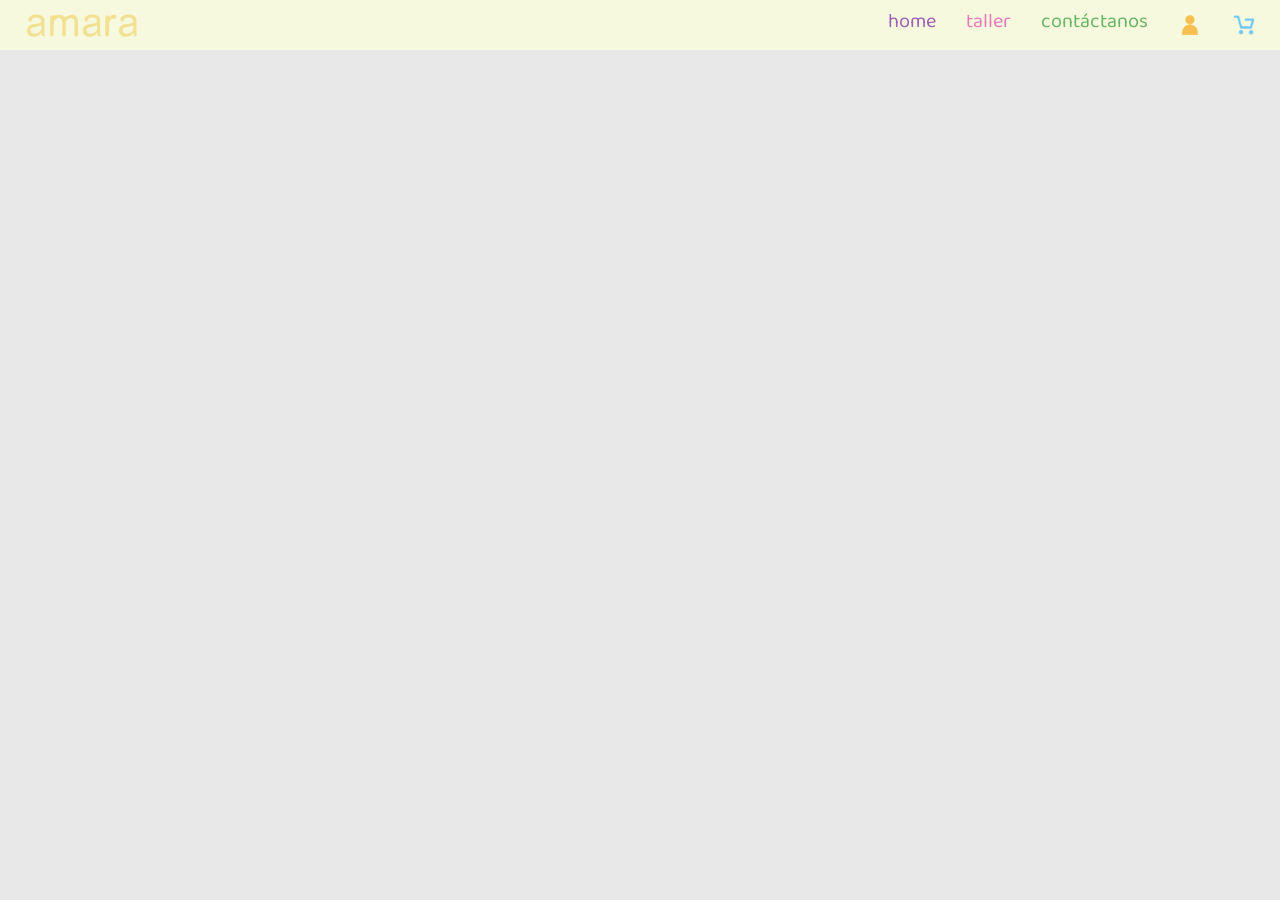
==== compra.html @ 31e69603 "manu_solucionado" ====
<!DOCTYPE html>
<html lang="es">
<head>
  <meta charset="UTF-8">
  <meta name="viewport" content="width=device-width, initial-scale=1.0">
  <title>Amara | Compra</title>
  <link rel="preconnect" href="https://fonts.googleapis.com">
  <link rel="preconnect" href="https://fonts.gstatic.com" crossorigin>
  <link href="https://fonts.googleapis.com/css2?family=Baloo+2:wght@400;500;600;700&display=swap" rel="stylesheet">
  <link rel="stylesheet" href="css/home.css">
  <link rel="stylesheet" href="css/style.css">
</head>
<body>
     <header class="topbar">
     <div class="brand">
      <img src="img/logotipo.png" alt="Amara">
    </div>
    <nav>
      <a class="menu-link menu-link--home" href="home.html">home</a>
      <a class="menu-link menu-link--taller" href="taller.html">taller</a>
      <a class="menu-link menu-link--contacto" href="contacto.html">contáctanos</a>
      <a class="icon" href="perfil.html" aria-label="Perfil"><img src="img/iconos/perfil.png" alt="Perfil"></a>
      <a class="icon active" href="compra.html" aria-label="Carrito"><img src="img/iconos/compra.png" alt="Carrito"></a>
    </nav>
  </header>
    
  <main>
    
  </main>

    
    <footer>
     <script src="js/script.js"></script>
    </footer>
</body>
</html>
---- css/home.css ----
:root {
  --amarillo: #ebdc86;
  --morado: #a267b2;
  --rosa: #da7db0;
  --celeste: #7cc7e8;
  --verde: #94c789;
}

* {
  box-sizing: border-box;
}

body {
  margin: 0;
  font-family: 'Baloo 2', system-ui, sans-serif;
  background: #e8e8e8;
}


.hero {
  position: relative;
  min-height: calc(100vh - 42px);
  overflow: hidden;
  background: #2f2f2f;
}

.hero-carousel {
  position: absolute;
  inset: 0;
  z-index: 0;
}

.hero-slide {
  position: absolute;
  inset: 0;
  background-size: cover;
  background-position: center;
  opacity: 0;
  transition: opacity 1.2s ease;
}

.hero-slide::after {
  content: "";
  position: absolute;
  inset: 0;
  background: rgba(0, 0, 0, 0.3);
}

.hero-slide.is-active {
  opacity: 1;
}

.shape,
.logo-wrap,
.wave-section {
  z-index: 1;
}

.logo-wrap {
  position: absolute;
  top: 290px;
  left: 50%;
  transform: translateX(-50%);
}

.logo-wrap img {
  display: block;
  width: min(540px, 72vw);
  height: auto;
}

.wave-section {
  position: absolute;
  left: 0;
  right: 0;
  bottom: 0;
  height: 250px;
  overflow: hidden;
}

.wave-section svg {
  width: calc(100% + 220px);
  height: 112%;
  margin-left: -110px;
  overflow: visible;
}

.wave-stroke {
  fill: none;
  stroke: var(--amarillo);
  stroke-width: 58;
  stroke-linecap: round;
}

.wave-section text {
  fill: #9e57ae;
  font-size: 23px;
  font-weight: 600;
  letter-spacing: 0.4px;
}

.about-next {
  display: grid;
  grid-template-columns: 1fr 1fr;
  gap: 56px;
  align-items: center;
  min-height: 100vh;
  padding: 96px 90px 110px;
  background: #dfe3a4;
}

.about-next__question h2 {
  margin: 0;
  color: #989019;
  font-family: "Gochi Hand", cursive;
  font-size: clamp(70px, 10vw, 500px);
  line-height: 0.92;
  letter-spacing: 1px;
animation: title-float 4.5s ease-in-out infinite;
}

@keyframes title-float {
  0%,
  100% {
    transform: translateY(0);
  }
  50% {
    transform: translateY(-8px);
  }
}

@media (prefers-reduced-motion: reduce) {
  .about-next__question h2 {
    animation: none;
  }
}

.about-next__content {
  max-width: 620px;
  color: #101010;
}

.about-next__content p {
  margin: 0 0 26px;
  font-size: clamp(24px, 2.5vw, 10px);
  font-family: helvetica;
  line-height: 1.18;
}

.about-next__content p:last-child {
  margin-bottom: 0;
}

.topics {
  padding: 84px 90px;
  background: #f6f1e4;
}

.topics__heading {
  max-width: 860px;
  margin-bottom: 34px;
}

.eyebrow {
  margin: 0 0 10px;
  color: #9d62b6;
  text-transform: uppercase;
  letter-spacing: 1.8px;
  font-size: 14px;
  font-weight: 700;
}

.topics__heading h2 {
  margin: 0;
  color: #5a3777;
  font-size: clamp(28px, 4.2vw, 52px);
  line-height: 1.06;
}

.topics__grid {
  display: grid;
  grid-template-columns: repeat(3, minmax(0, 1fr));
  gap: 24px;
}

.topic-card {
  background: #fff;
  border-radius: 20px;
  overflow: hidden;
  box-shadow: 0 10px 24px rgba(67, 39, 78, 0.1);
  transition: transform 0.35s ease, box-shadow 0.35s ease;
}

.topic-card:hover {
  transform: translateY(-6px);
  box-shadow: 0 16px 34px rgba(67, 39, 78, 0.16);
}

.topic-card img {
  width: 100%;
  height: 220px;
  object-fit: cover;
  display: block;
}

.topic-card__content {
  padding: 22px;
}

.topic-card__content h3 {
  margin: 0 0 10px;
  color: #a05895;
  font-size: 28px;
  line-height: 1.05;
}

.topic-card__content p {
  margin: 0;
  color: #323232;
  font-size: 19px;
  line-height: 1.3;
  font-family: Helvetica, Arial, sans-serif;
}

.multimedia {
  padding: 84px 90px 110px;
  background: linear-gradient(160deg, #d7e7f8, #f7ebff);
}

.multimedia__intro {
  margin-bottom: 30px;
}

.multimedia__intro h2 {
  margin: 0 0 12px;
  font-size: clamp(30px, 4vw, 50px);
  color: #8f4ba1;
}

.multimedia__intro p {
  margin: 0;
  color: #2f2f2f;
  font-size: 21px;
}

.multimedia__gallery {
  display: grid;
  grid-template-columns: repeat(3, minmax(0, 1fr));
  gap: 18px;
}

.gallery-item {
  margin: 0;
  border-radius: 18px;
  overflow: hidden;
  background: #fff;
  box-shadow: 0 10px 24px rgba(58, 60, 87, 0.15);
}

.gallery-item img {
  width: 100%;
  height: 260px;
  object-fit: cover;
  display: block;
}

.gallery-item figcaption {
  padding: 12px 14px;
  color: #51356f;
  font-size: 17px;
  font-weight: 700;
}

.gallery-item--wide {
  grid-column: span 2;
}

.gallery-item--tall {
  grid-row: span 2;
}

.gallery-item--wide img {
  height: 320px;
}

.gallery-item--tall img {
  height: 598px;
}

@media (max-width: 900px) {
  .topbar a { font-size: 26px; }
  .brand { font-size: 42px; }

  .about-next {
    grid-template-columns: 1fr;
    gap: 28px;
    padding: 72px 28px 80px;
  }

  .about-next__question h2 {
    line-height: 1;
  }


.topics,
  .multimedia {
    padding: 64px 28px 72px;
  }

  .topics__grid {
    grid-template-columns: 1fr;
  }

  .topics__grid,
  .multimedia__gallery {
    grid-template-columns: 1fr;
  }

  .gallery-item--wide,
  .gallery-item--tall {
    grid-column: auto;
    grid-row: auto;
  }

  .gallery-item--wide img,
  .gallery-item--tall img,
  .gallery-item img {
    height: 300px;
  }
}
---- css/style.css ----
.topbar {
  height: 50px;
  background: #f7f9df;
  display: flex;
  justify-content: space-between;
  align-items: center;
  padding: 0 24px;
}

.brand {
  line-height: 1;
}

.brand img {
  display: block;
  height: 36px;
  width: auto;
}

.topbar nav {
  display: flex;
  align-items: center;
  gap: 30px;
}

.topbar nav .menu-link {
  --menu-color: #9d62b6;
  text-decoration: none;
  color: var(--menu-color);
  font-size: 20px;
  line-height: 1;
  position: relative;
  padding-bottom: 8px;
}

.topbar nav .menu-link--home {
  --menu-color: #9d62b6;
}

.topbar nav .menu-link--taller {
  --menu-color: #ea79bb;
}

.topbar nav .menu-link--contacto {
  --menu-color: #66b663;
}

.topbar nav .menu-link::after {
  content: "";
  position: absolute;
  left: 0;
  bottom: 0;
  width: 100%;
  height: 3px;
  border-radius: 999px;
  background: currentColor;
  transform: scaleX(0);
  transform-origin: left center;
  transition: transform 0.25s ease;
}

.topbar nav .menu-link:hover::after,
.topbar nav .menu-link:focus-visible::after,
.topbar nav .menu-link.active::after {
  transform: scaleX(1);
}

.topbar nav .menu-link.active {
  color: var(--menu-color);
}

.topbar .icon {
  display: inline-flex;
}

.topbar .icon img {
  width: 24px;
  height: 24px;
  object-fit: contain;
  transition: transform 0.2s ease;
}

.topbar .icon:hover img,
.topbar .icon:focus-visible img,
.topbar .icon.active img {
  transform: scale(0.85);
}

.site-footer {
  background: #a267b2;
  color: #fff;
  text-align: center;
  padding: 30px 20px;
}

.footer-phrase {
  font-size: 1.2rem;
  margin: 0 0 15px;
  font-weight: 600;
}

.footer-social {
  display: flex;
  justify-content: center;
  flex-wrap: wrap;
  gap: 12px;
  margin-bottom: 15px;
}

.footer-social a {
  background: rgba(255, 255, 255, 0.2);
  color: #fff;
  text-decoration: none;
  padding: 8px 12px;
  border-radius: 999px;
  transition: background 0.2s ease;
}

.footer-social a:hover {
  background: rgba(255, 255, 255, 0.35);
}

.footer-contact p {
  margin: 4px 0;
}
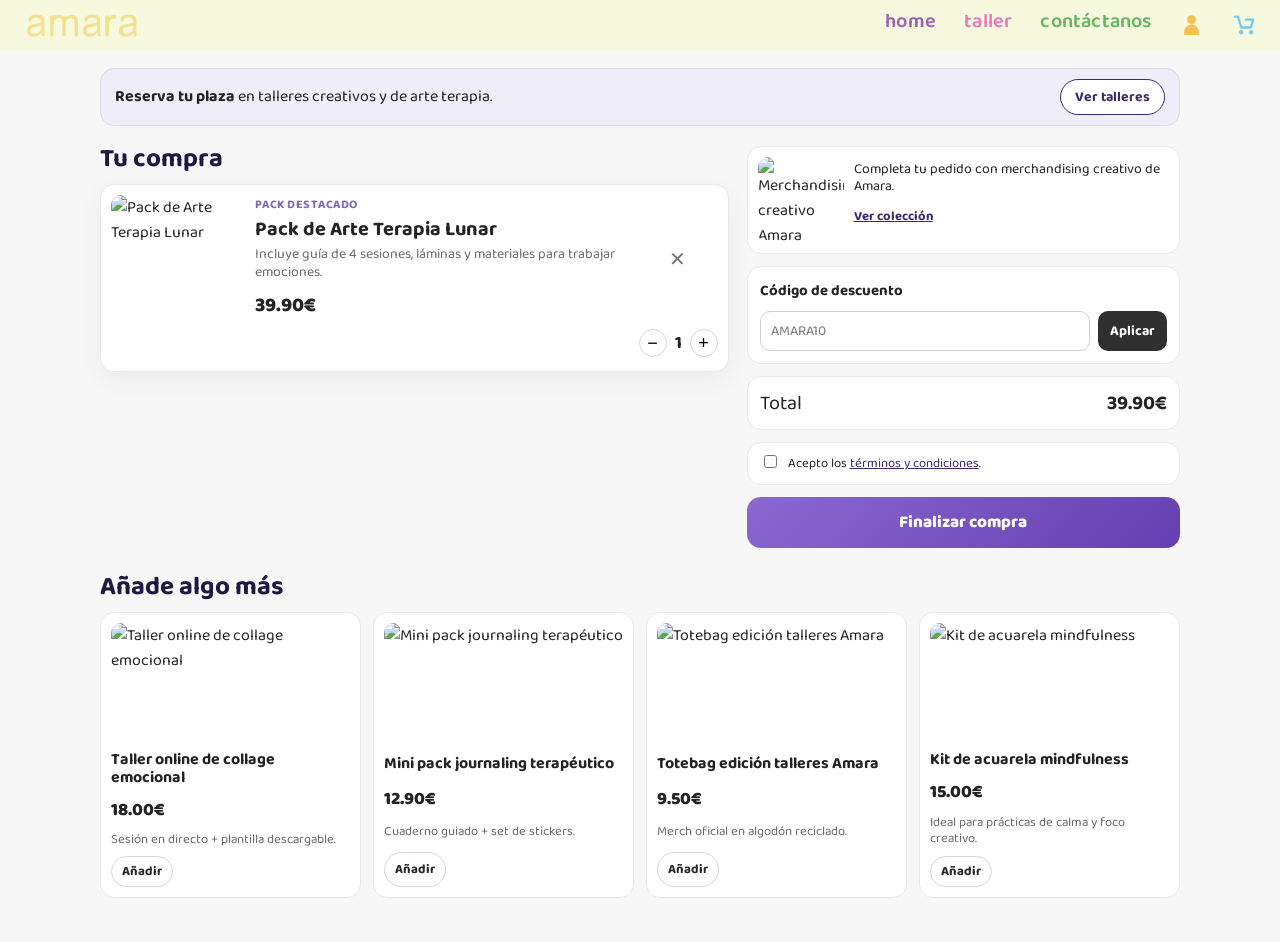
==== commit 78d786ba: "compra basic" ====
--- a/compra.html
+++ b/compra.html
@@ -6,9 +6,10 @@
   <title>Amara | Compra</title>
   <link rel="preconnect" href="https://fonts.googleapis.com">
   <link rel="preconnect" href="https://fonts.gstatic.com" crossorigin>
-  <link href="https://fonts.googleapis.com/css2?family=Baloo+2:wght@400;500;600;700&display=swap" rel="stylesheet">
-  <link rel="stylesheet" href="css/home.css">
+  <link href="https://fonts.googleapis.com/css2?family=Baloo+2:wght@400;500;600;700;800&display=swap" rel="stylesheet">
+  <link rel="stylesheet" href="css/compra.css">
   <link rel="stylesheet" href="css/style.css">
+  
 </head>
 <body>
      <header class="topbar">
@@ -24,8 +25,100 @@
     </nav>
   </header>
     
-  <main>
-    
+  <main class="compra-page">
+    <section class="shipping-banner" aria-label="Promoción de taller">
+      <p><strong>Reserva tu plaza</strong> en talleres creativos y de arte terapia.</p>
+      <a href="taller.html" class="btn-cupon">Ver talleres</a>
+    </section>
+
+    <section class="cart-layout" aria-label="Resumen del carrito">
+      <div class="cart-items">
+        <h1>Tu compra</h1>
+
+        <article class="cart-item">
+          <img src="img/carruasel/9.jpg" alt="Pack de Arte Terapia Lunar">
+          <div class="cart-item__info">
+            <p class="tag">Pack destacado</p>
+            <h2>Pack de Arte Terapia Lunar</h2>
+            <p class="description">Incluye guía de 4 sesiones, láminas y materiales para trabajar emociones.</p>
+            <p class="price">39.90€</p>
+          </div>
+          <button class="remove" type="button" aria-label="Eliminar producto">✕</button>
+          <div class="qty-selector" aria-label="Selector de cantidad">
+            <button type="button" aria-label="Restar unidad">−</button>
+            <span>1</span>
+            <button type="button" aria-label="Sumar unidad">+</button>
+          </div>
+        </article>
+      </div>
+
+      <aside class="checkout-panel">
+        <article class="gift-card">
+          <img src="img/carruasel/14.jpg" alt="Merchandising creativo Amara">
+          <div>
+            <p>Completa tu pedido con merchandising creativo de Amara.</p>
+            <a href="#extras">Ver colección</a>
+          </div>
+        </article>
+
+        <form class="discount-form">
+          <label for="promo">Código de descuento</label>
+          <div>
+            <input id="promo" type="text" placeholder="AMARA10">
+            <button type="submit">Aplicar</button>
+          </div>
+        </form>
+
+        <div class="total-block">
+          <p>Total</p>
+          <strong>39.90€</strong>
+        </div>
+
+        <label class="terms-check" for="terms">
+          <input id="terms" type="checkbox">
+          <span>Acepto los <a href="#">términos y condiciones</a>.</span>
+        </label>
+
+        <button class="btn-pay" type="button">Finalizar compra</button>
+      </aside>
+    </section>
+
+    <section class="extras" id="extras" aria-label="Productos recomendados">
+      <h2>Añade algo más</h2>
+      <div class="extras-grid">
+        <article class="extra-card">
+          <img src="img/carruasel/3.jpg" alt="Taller online de collage emocional">
+          <h3>Taller online de collage emocional</h3>
+          <p class="price">18.00€</p>
+          <p class="muted">Sesión en directo + plantilla descargable.</p>
+          <button type="button">Añadir</button>
+        </article>
+
+        <article class="extra-card">
+          <img src="img/carruasel/5.jpg" alt="Mini pack journaling terapéutico">
+          <h3>Mini pack journaling terapéutico</h3>
+          <p class="price">12.90€</p>
+          <p class="muted">Cuaderno guiado + set de stickers.</p>
+          <button type="button">Añadir</button>
+        </article>
+
+        <article class="extra-card">
+          <img src="img/carruasel/17.jpg" alt="Totebag edición talleres Amara">
+          <h3>Totebag edición talleres Amara</h3>
+          <p class="price">9.50€</p>
+          <p class="muted">Merch oficial en algodón reciclado.</p>
+          <button type="button">Añadir</button>
+        </article>
+
+        <article class="extra-card">
+          <img src="img/carruasel/10.jpg" alt="Kit de acuarela mindfulness">
+          <h3>Kit de acuarela mindfulness</h3>
+          <p class="price">15.00€</p>
+          <p class="muted">Ideal para prácticas de calma y foco creativo.</p>
+          <button type="button">Añadir</button>
+        </article>
+      </div>
+    </section>
   </main>
 
     
--- a/css/compra.css
+++ b/css/compra.css
@@ -0,0 +1,362 @@
+* {
+  box-sizing: border-box;
+}
+
+body {
+  margin: 0;
+  font-family: "Baloo 2", system-ui, sans-serif;
+  background: #f7f7f7;
+  color: #232323;
+}
+
+.compra-page {
+  max-width: 1120px;
+  margin: 0 auto;
+  padding: 18px 20px 44px;
+}
+
+.shipping-banner {
+  background: #efedf7;
+  border: 1px solid #ded7f0;
+  border-radius: 14px;
+  padding: 10px 14px;
+  display: flex;
+  align-items: center;
+  justify-content: space-between;
+  gap: 14px;
+}
+
+.shipping-banner p {
+  margin: 0;
+  font-size: 16px;
+  line-height: 1.2;
+}
+
+.btn-cupon {
+  border-radius: 999px;
+  border: 1px solid #3f2a72;
+  background: #fff;
+  color: #3f2a72;
+  text-decoration: none;
+  padding: 6px 14px;
+  font-size: 14px;
+  font-weight: 700;
+  white-space: nowrap;
+}
+
+.cart-layout {
+  margin-top: 20px;
+  display: grid;
+  grid-template-columns: 1.45fr 1fr;
+  gap: 18px;
+  align-items: start;
+}
+
+.cart-items h1,
+.extras h2 {
+  margin: 0 0 12px;
+  font-size: 26px;
+  line-height: 1;
+  color: #201843;
+}
+
+.cart-item {
+  background: #fff;
+  border: 1px solid #e9e9e9;
+  border-radius: 14px;
+  display: grid;
+  grid-template-columns: 130px 1fr auto;
+  grid-template-rows: auto auto;
+  gap: 8px 14px;
+  padding: 10px;
+  box-shadow: 0 8px 24px rgba(18, 18, 18, 0.05);
+}
+
+.cart-item img {
+  width: 130px;
+  height: 130px;
+  object-fit: cover;
+  border-radius: 10px;
+  grid-row: 1 / span 2;
+}
+
+.cart-item__info {
+  align-self: center;
+}
+
+.tag {
+  margin: 0 0 4px;
+  color: #7e6ab3;
+  font-size: 12px;
+  font-weight: 700;
+  text-transform: uppercase;
+  letter-spacing: 0.04em;
+}
+
+.cart-item__info h2 {
+  margin: 0;
+  font-size: 20px;
+  line-height: 1.1;
+}
+
+.description {
+  margin: 6px 0 8px;
+  font-size: 14px;
+  color: #6a6a6a;
+  line-height: 1.25;
+}
+
+.cart-item__info .price {
+  margin: 0;
+  font-size: 20px;
+  font-weight: 800;
+}
+
+.remove {
+  border: 0;
+  background: transparent;
+  font-size: 20px;
+  line-height: 1;
+  color: #787878;
+  margin: 2px 2px 0 0;
+  cursor: pointer;
+}
+
+.qty-selector {
+  grid-column: 3;
+  display: flex;
+  align-items: center;
+  justify-content: flex-end;
+  gap: 8px;
+  padding-bottom: 4px;
+}
+
+.qty-selector button {
+  border: 1px solid #d7d7d7;
+  width: 28px;
+  height: 28px;
+  border-radius: 50%;
+  background: #fff;
+  font-size: 18px;
+  line-height: 1;
+  cursor: pointer;
+}
+
+.qty-selector span {
+  font-size: 18px;
+  font-weight: 700;
+}
+
+.checkout-panel {
+  display: grid;
+  gap: 12px;
+}
+
+.gift-card,
+.discount-form,
+.total-block,
+.terms-check,
+.btn-pay {
+  background: #fff;
+  border: 1px solid #e9e9e9;
+  border-radius: 14px;
+}
+
+.gift-card {
+  padding: 10px;
+  display: flex;
+  gap: 10px;
+}
+
+.gift-card img {
+  width: 86px;
+  height: 86px;
+  border-radius: 10px;
+  object-fit: cover;
+}
+
+.gift-card p {
+  margin: 4px 0 8px;
+  font-size: 14px;
+  line-height: 1.2;
+}
+
+.gift-card a {
+  color: #3f2a72;
+  font-size: 13px;
+  font-weight: 700;
+}
+
+.discount-form {
+  padding: 12px;
+}
+
+.discount-form label {
+  display: block;
+  margin-bottom: 8px;
+  font-size: 15px;
+  font-weight: 700;
+}
+
+.discount-form div {
+  display: flex;
+  gap: 8px;
+}
+
+.discount-form input {
+  flex: 1;
+  min-width: 0;
+  border: 1px solid #d0d0d0;
+  border-radius: 10px;
+  padding: 8px 10px;
+  font-size: 14px;
+  font-family: inherit;
+}
+
+.discount-form button {
+  border: 0;
+  background: #2f2f2f;
+  color: #fff;
+  border-radius: 10px;
+  padding: 8px 12px;
+  font-size: 14px;
+  font-family: inherit;
+  font-weight: 700;
+  cursor: pointer;
+}
+
+.total-block {
+  padding: 10px 12px;
+  display: flex;
+  align-items: center;
+  justify-content: space-between;
+}
+
+.total-block p,
+.total-block strong {
+  margin: 0;
+  font-size: 20px;
+}
+
+.terms-check {
+  display: flex;
+  align-items: flex-start;
+  gap: 8px;
+  padding: 10px 12px;
+  font-size: 13px;
+}
+
+.terms-check input {
+  margin-top: 2px;
+}
+
+.terms-check a {
+  color: #3f2a72;
+}
+
+.btn-pay {
+  border: 0;
+  background: linear-gradient(135deg, #8a68d0, #643fb1);
+  color: #fff;
+  font-size: 17px;
+  font-family: inherit;
+  font-weight: 800;
+  padding: 12px 14px;
+  cursor: pointer;
+}
+
+.extras {
+  margin-top: 26px;
+}
+
+.extras-grid {
+  display: grid;
+  grid-template-columns: repeat(4, minmax(0, 1fr));
+  gap: 12px;
+}
+
+.extra-card {
+  background: #fff;
+  border: 1px solid #e9e9e9;
+  border-radius: 14px;
+  padding: 10px;
+  display: grid;
+  gap: 8px;
+}
+
+.extra-card img {
+  width: 100%;
+  height: 120px;
+  object-fit: cover;
+  border-radius: 10px;
+}
+
+.extra-card h3 {
+  margin: 0;
+  font-size: 16px;
+  line-height: 1.15;
+}
+
+.extra-card .price {
+  margin: 0;
+  font-size: 18px;
+  font-weight: 800;
+}
+
+.extra-card .muted {
+  margin: 0;
+  color: #6a6a6a;
+  font-size: 13px;
+  line-height: 1.25;
+}
+
+.extra-card button {
+  justify-self: start;
+  border: 1px solid #d7d7d7;
+  border-radius: 999px;
+  background: #fff;
+  color: #282828;
+  font-size: 13px;
+  font-family: inherit;
+  font-weight: 700;
+  padding: 4px 10px;
+  cursor: pointer;
+}
+
+@media (max-width: 980px) {
+  .cart-layout {
+    grid-template-columns: 1fr;
+  }
+
+  .extras-grid {
+    grid-template-columns: repeat(2, minmax(0, 1fr));
+  }
+}
+
+@media (max-width: 620px) {
+  .shipping-banner {
+    flex-direction: column;
+    align-items: flex-start;
+  }
+
+  .cart-item {
+    grid-template-columns: 96px 1fr auto;
+  }
+
+  .cart-item img {
+    width: 96px;
+    height: 96px;
+  }
+
+  .cart-item__info h2 {
+    font-size: 17px;
+  }
+
+  .description {
+    font-size: 13px;
+  }
+
+  .extras-grid {
+    grid-template-columns: 1fr;
+  }
+}
--- a/css/style.css
+++ b/css/style.css
@@ -1,10 +1,18 @@
+:root {
+  --menu-home: #9d62b6;
+  --menu-taller: #ea79bb;
+  --menu-contacto: #66b663;
+}
+
 .topbar {
-  height: 50px;
+  min-height: 50px;
   background: #f7f9df;
   display: flex;
   justify-content: space-between;
   align-items: center;
   padding: 0 24px;
+  font-family: "Baloo 2", system-ui, sans-serif;
+  gap: 16px;
 }
 
 .brand {
@@ -20,29 +28,34 @@
 .topbar nav {
   display: flex;
   align-items: center;
-  gap: 30px;
+  gap: clamp(14px, 2.2vw, 30px);
+  flex-wrap: wrap;
+  justify-content: flex-end;
 }
 
 .topbar nav .menu-link {
-  --menu-color: #9d62b6;
+  --menu-color: var(--menu-home);
   text-decoration: none;
   color: var(--menu-color);
-  font-size: 20px;
+  font-size: 1.25rem;
+  font-weight: 600;
+  text-transform: lowercase;
+  letter-spacing: 0.2px;
   line-height: 1;
   position: relative;
   padding-bottom: 8px;
 }
 
 .topbar nav .menu-link--home {
-  --menu-color: #9d62b6;
+ --menu-color: var(--menu-home);
 }
 
 .topbar nav .menu-link--taller {
-  --menu-color: #ea79bb;
+  --menu-color: var(--menu-taller);
 }
 
 .topbar nav .menu-link--contacto {
-  --menu-color: #66b663;
+  --menu-color: var(--menu-contacto);
 }
 
 .topbar nav .menu-link::after {
@@ -71,6 +84,8 @@
 
 .topbar .icon {
   display: inline-flex;
+  align-items: center;
+  justify-content: center;
 }
 
 .topbar .icon img {
@@ -78,6 +93,13 @@
   height: 24px;
   object-fit: contain;
   transition: transform 0.2s ease;
+}
+
+.topbar .icon:focus-visible,
+.topbar nav .menu-link:focus-visible {
+  outline: 2px solid currentColor;
+  outline-offset: 4px;
+  border-radius: 6px;
 }
 
 .topbar .icon:hover img,
@@ -122,4 +144,39 @@
 
 .footer-contact p {
   margin: 4px 0;
+}
+
+
+@media (max-width: 900px) {
+  .topbar {
+    padding: 10px 16px;
+    align-items: flex-start;
+  }
+
+  .topbar nav .menu-link {
+    font-size: 18px;
+  }
+}
+
+@media (max-width: 640px) {
+  .topbar {
+    flex-direction: column;
+    align-items: stretch;
+    gap: 10px;
+  }
+
+  .topbar nav {
+    justify-content: space-between;
+    gap: 12px;
+  }
+
+  .topbar nav .menu-link {
+    font-size: 17px;
+    padding-bottom: 4px;
+  }
+
+  .topbar .icon img {
+    width: 22px;
+    height: 22px;
+  }
 }
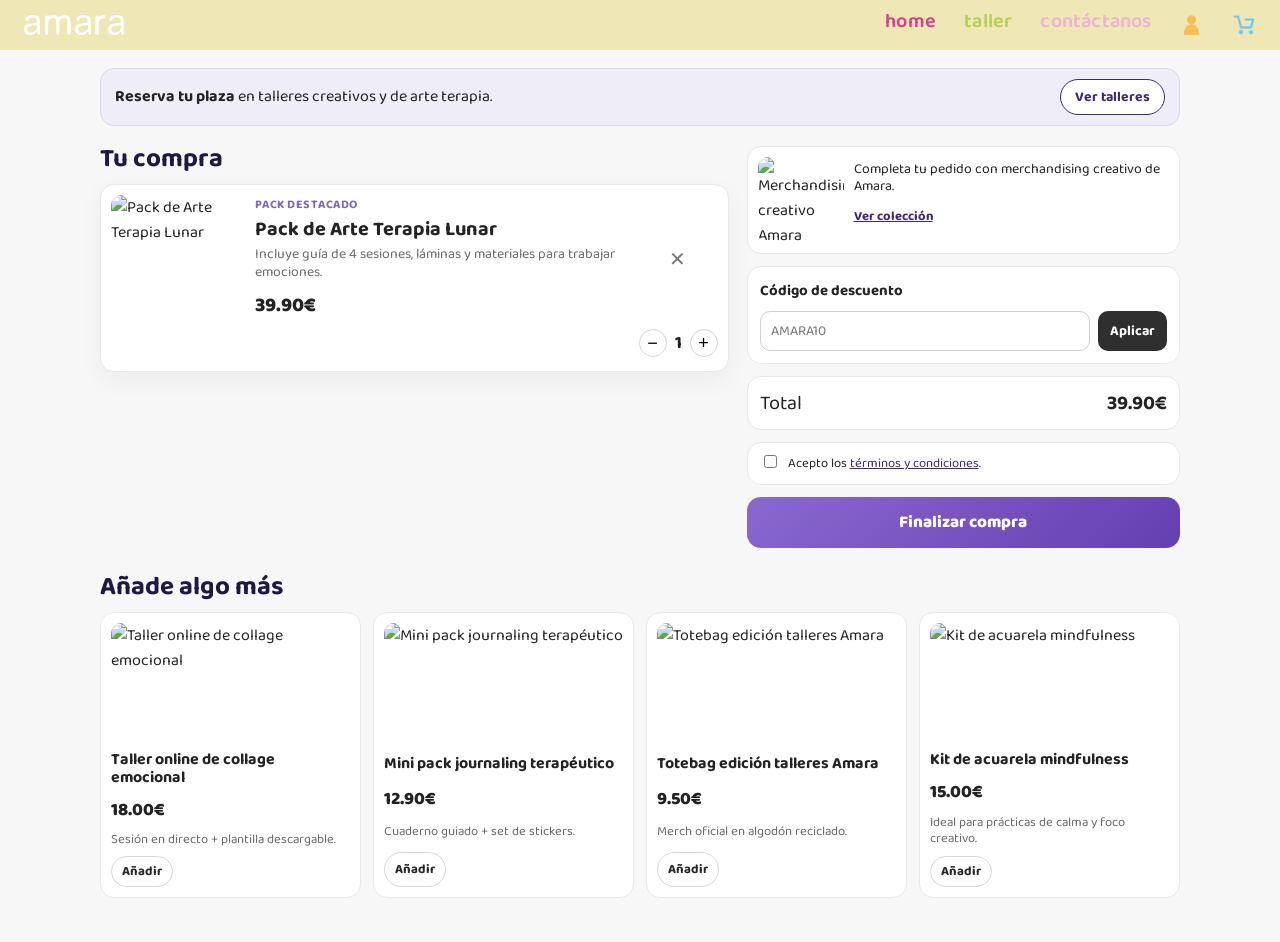
==== commit 081a994e: "ajustes de color" ====
--- a/compra.html
+++ b/compra.html
@@ -14,7 +14,7 @@
 <body>
      <header class="topbar">
      <div class="brand">
-      <img src="img/logotipo.png" alt="Amara">
+      <img src="img/logotipoblanco.png" alt="Amara">
     </div>
     <nav>
       <a class="menu-link menu-link--home" href="home.html">home</a>
--- a/css/compra.css
+++ b/css/compra.css
@@ -1,3 +1,15 @@
+:root {
+  --amarillo-logo-amara: #ebdc86;
+  --brand-rosa-claro: #ecb5d4;
+  --brand-celeste-claro: #acdbe6;
+  --brand-amarillo: #f6e81d;
+  --brand-verde-claro: #b6d056;
+  --brand-fucsia: #d44190;
+  --brand-celeste: #6baee0;
+  --brand-naranja: #f6a117;
+  --brand-verde: #72b62b;
+}
+
 * {
   box-sizing: border-box;
 }
--- a/css/style.css
+++ b/css/style.css
@@ -1,12 +1,18 @@
 :root {
-  --menu-home: #9d62b6;
-  --menu-taller: #ea79bb;
-  --menu-contacto: #66b663;
+  --amarillo-logo-amara: #ebdc86;
+  --brand-rosa-claro: #ecb5d4;
+  --brand-celeste-claro: #acdbe6;
+  --brand-amarillo: #f6e81d;
+  --brand-verde-claro: #b6d056;
+  --brand-fucsia: #d44190;
+  --brand-celeste: #6baee0;
+  --brand-naranja: #f6a117;
+  --brand-verde: #72b62b;
 }
 
 .topbar {
   min-height: 50px;
-  background: #f7f9df;
+  background: #ebdc8692;
   display: flex;
   justify-content: space-between;
   align-items: center;
@@ -21,7 +27,7 @@
 
 .brand img {
   display: block;
-  height: 36px;
+  height: 20px;
   width: auto;
 }
 
@@ -34,7 +40,7 @@
 }
 
 .topbar nav .menu-link {
-  --menu-color: var(--menu-home);
+  --menu-color: var(--amarillo-logo-amara);
   text-decoration: none;
   color: var(--menu-color);
   font-size: 1.25rem;
@@ -47,15 +53,15 @@
 }
 
 .topbar nav .menu-link--home {
- --menu-color: var(--menu-home);
+ --menu-color: var(--brand-fucsia);
 }
 
 .topbar nav .menu-link--taller {
-  --menu-color: var(--menu-taller);
+  --menu-color: var(--brand-verde-claro);
 }
 
 .topbar nav .menu-link--contacto {
-  --menu-color: var(--menu-contacto);
+  --menu-color: var(--brand-rosa-claro);
 }
 
 .topbar nav .menu-link::after {
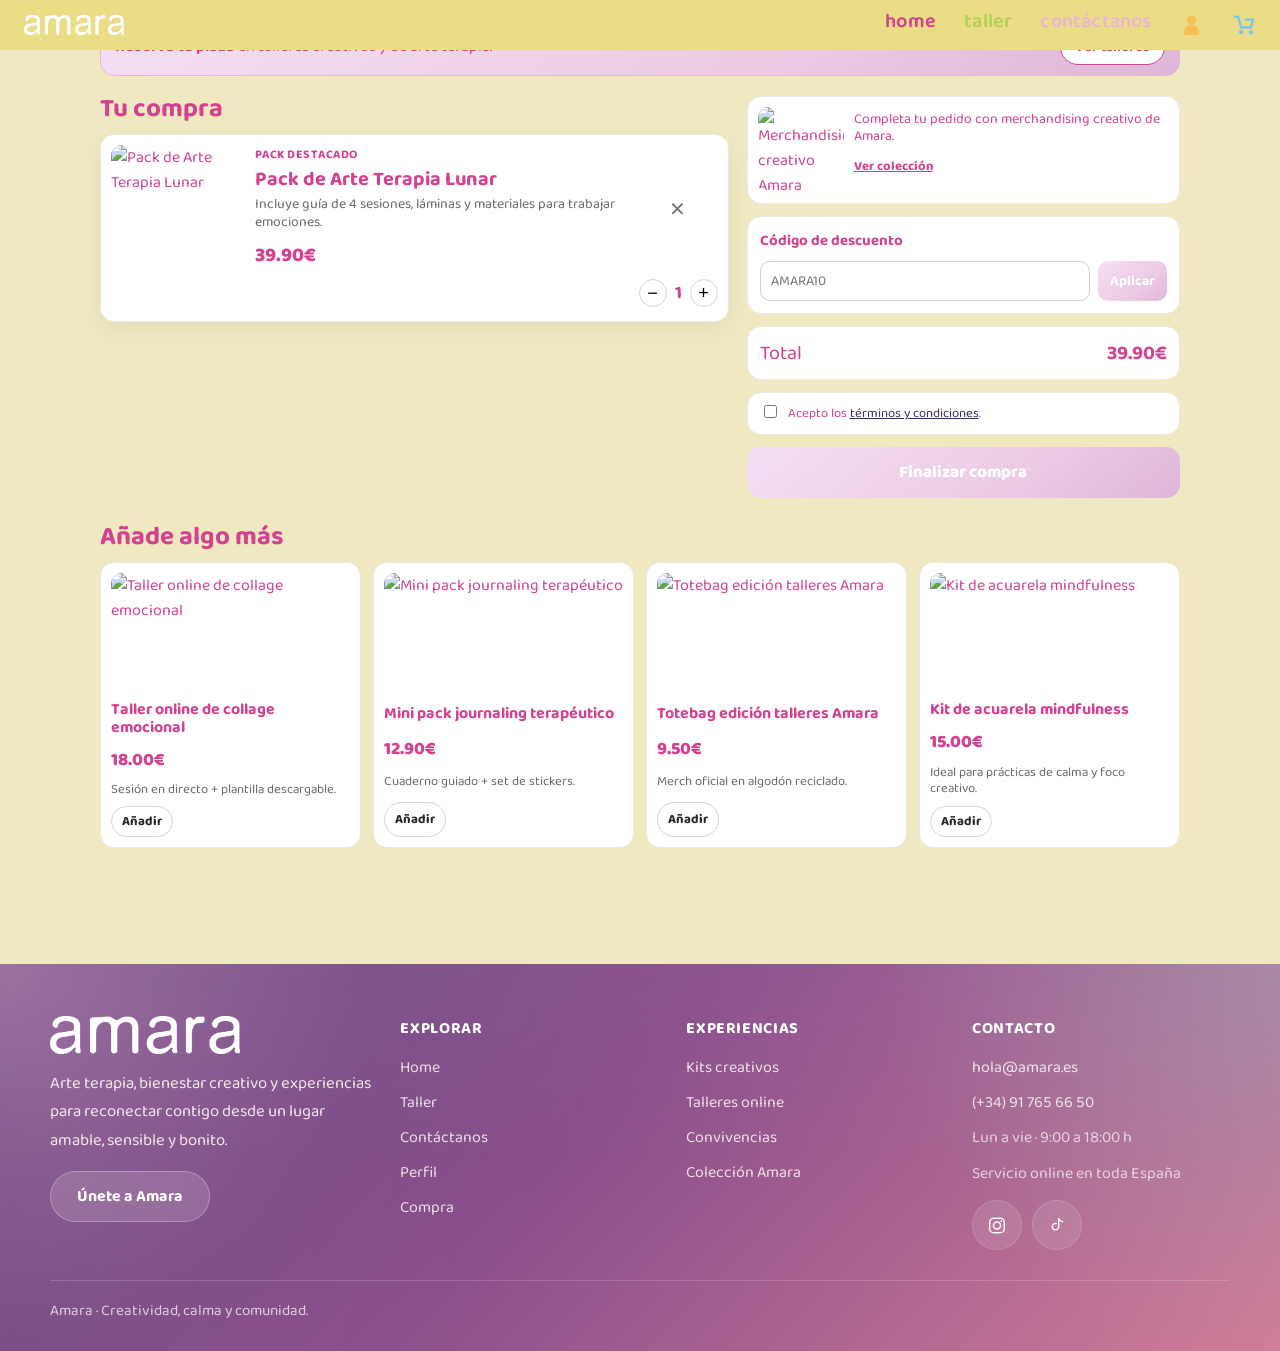
==== commit e7e2fca4: "footer" ====
--- a/compra.html
+++ b/compra.html
@@ -122,8 +122,65 @@
   </main>
 
     
-    <footer>
-     <script src="js/script.js"></script>
-    </footer>
+  <footer class="site-footer">
+    <div class="site-footer__inner">
+      <div class="site-footer__brand">
+        <img class="site-footer__logo" src="img/logotipoblanco.png" alt="Amara">
+        <p class="site-footer__tagline">Arte terapia, bienestar creativo y experiencias para reconectar contigo desde un lugar amable, sensible y bonito.</p>
+        <a class="site-footer__cta" href="perfil.html?view=register">Únete a Amara</a>
+      </div>
+
+      <div class="site-footer__group">
+        <p class="site-footer__title">Explorar</p>
+        <nav class="site-footer__links" aria-label="Enlaces del sitio">
+          <a href="home.html">Home</a>
+          <a href="taller.html">Taller</a>
+          <a href="contacto.html">Contáctanos</a>
+          <a href="perfil.html">Perfil</a>
+          <a href="compra.html">Compra</a>
+        </nav>
+      </div>
+
+      <div class="site-footer__group">
+        <p class="site-footer__title">Experiencias</p>
+        <div class="site-footer__links">
+          <a href="taller.html">Kits creativos</a>
+          <a href="taller.html">Talleres online</a>
+          <a href="taller.html">Convivencias</a>
+          <a href="compra.html">Colección Amara</a>
+        </div>
+      </div>
+
+      <div class="site-footer__group">
+        <p class="site-footer__title">Contacto</p>
+        <div class="site-footer__contact">
+          <a href="mailto:hola@amara.es">hola@amara.es</a>
+          <a href="tel:+34917656650">(+34) 91 765 66 50</a>
+          <p>Lun a vie · 9:00 a 18:00 h</p>
+          <p>Servicio online en toda España</p>
+        </div>
+        <div class="site-footer__social" aria-label="Redes sociales">
+          <a href="#" aria-label="Instagram">
+            <svg viewBox="0 0 24 24" aria-hidden="true">
+              <rect x="3.25" y="3.25" width="17.5" height="17.5" rx="5"></rect>
+              <circle cx="12" cy="12" r="4.25"></circle>
+              <circle cx="17.2" cy="6.8" r="1.1" class="site-footer__icon-fill"></circle>
+            </svg>
+          </a>
+          <a href="#" aria-label="TikTok">
+            <svg viewBox="0 0 24 24" aria-hidden="true">
+              <path d="M14 4v9.35a3.85 3.85 0 1 1-3.1-3.78"></path>
+              <path d="M14 4c1.05 1.92 2.52 3.09 4.75 3.35"></path>
+            </svg>
+          </a>
+        </div>
+      </div>
+    </div>
+
+    <div class="site-footer__bottom">
+      <p>Amara · Creatividad, calma y comunidad.</p>
+    </div>
+  </footer>
+  <script src="js/script.js"></script>
 </body>
-</html>+</html>
--- a/css/compra.css
+++ b/css/compra.css
@@ -1,5 +1,5 @@
 :root {
-  --amarillo-logo-amara: #ebdc86;
+ --amarillo-logo-amara: #ebdc86;
   --brand-rosa-claro: #ecb5d4;
   --brand-celeste-claro: #acdbe6;
   --brand-amarillo: #f6e81d;
@@ -8,6 +8,7 @@
   --brand-celeste: #6baee0;
   --brand-naranja: #f6a117;
   --brand-verde: #72b62b;
+  --fondo-amarillo: #efe8c0;
 }
 
 * {
@@ -17,8 +18,8 @@
 body {
   margin: 0;
   font-family: "Baloo 2", system-ui, sans-serif;
-  background: #f7f7f7;
-  color: #232323;
+  background:  var(--fondo-amarillo);
+  color: var(--brand-fucsia);
 }
 
 .compra-page {
@@ -28,8 +29,8 @@
 }
 
 .shipping-banner {
-  background: #efedf7;
-  border: 1px solid #ded7f0;
+  background: linear-gradient(140deg, #f5dff4, #ecc9e4 65%, #dfb6da);;
+  border: 1px solid var(--brand-rosa-claro);
   border-radius: 14px;
   padding: 10px 14px;
   display: flex;
@@ -46,9 +47,9 @@
 
 .btn-cupon {
   border-radius: 999px;
-  border: 1px solid #3f2a72;
-  background: #fff;
-  color: #3f2a72;
+  border: 1px solid var(--brand-fucsia);
+  background: white;
+  color: var(--brand-fucsia);
   text-decoration: none;
   padding: 6px 14px;
   font-size: 14px;
@@ -69,7 +70,7 @@
   margin: 0 0 12px;
   font-size: 26px;
   line-height: 1;
-  color: #201843;
+  color: var(--brand-fucsia);
 }
 
 .cart-item {
@@ -98,7 +99,7 @@
 
 .tag {
   margin: 0 0 4px;
-  color: #7e6ab3;
+  color: var(--brand-fucsia);
   font-size: 12px;
   font-weight: 700;
   text-transform: uppercase;
@@ -194,7 +195,7 @@
 }
 
 .gift-card a {
-  color: #3f2a72;
+  color: var(--brand-fucsia);
   font-size: 13px;
   font-weight: 700;
 }
@@ -227,7 +228,7 @@
 
 .discount-form button {
   border: 0;
-  background: #2f2f2f;
+  background: linear-gradient(140deg, #f5dff4, #ecc9e4 65%, #dfb6da);;
   color: #fff;
   border-radius: 10px;
   padding: 8px 12px;
@@ -268,7 +269,7 @@
 
 .btn-pay {
   border: 0;
-  background: linear-gradient(135deg, #8a68d0, #643fb1);
+  background: linear-gradient(140deg, #f5dff4, #ecc9e4 65%, #dfb6da);;
   color: #fff;
   font-size: 17px;
   font-family: inherit;
--- a/css/style.css
+++ b/css/style.css
@@ -1,3 +1,5 @@
+@import url("https://fonts.googleapis.com/css2?family=Baloo+2:wght@400;500;600;700&display=swap");
+
 :root {
   --amarillo-logo-amara: #ebdc86;
   --brand-rosa-claro: #ecb5d4;
@@ -12,13 +14,16 @@
 
 .topbar {
   min-height: 50px;
-  background: #ebdc8692;
+  background: var(--amarillo-logo-amara);
   display: flex;
   justify-content: space-between;
   align-items: center;
   padding: 0 24px;
   font-family: "Baloo 2", system-ui, sans-serif;
   gap: 16px;
+  position: fixed;
+  inset: 0 0 auto 0;
+  z-index: 30;
 }
 
 .brand {
@@ -115,41 +120,190 @@
 }
 
 .site-footer {
-  background: #a267b2;
-  color: #fff;
-  text-align: center;
-  padding: 30px 20px;
-}
-
-.footer-phrase {
-  font-size: 1.2rem;
-  margin: 0 0 15px;
-  font-weight: 600;
-}
-
-.footer-social {
-  display: flex;
+  position: relative;
+  overflow: hidden;
+  margin-top: 72px;
+  color: #fffaf6;
+  background:
+    radial-gradient(circle at top left, rgba(244, 168, 208, 0.32), transparent 28%),
+    radial-gradient(circle at top right, rgba(129, 203, 209, 0.28), transparent 30%),
+    linear-gradient(135deg, #5f3d78 0%, #8a4e8c 45%, #d17d97 100%);
+}
+
+.site-footer--flush {
+  margin-top: 0;
+}
+
+.site-footer::before {
+  content: "";
+  position: absolute;
+  inset: 0;
+  background:
+    linear-gradient(120deg, rgba(255, 255, 255, 0.08), transparent 45%),
+    linear-gradient(180deg, rgba(255, 255, 255, 0.04), transparent 52%);
+  pointer-events: none;
+}
+
+.site-footer__inner,
+.site-footer__bottom {
+  position: relative;
+  z-index: 1;
+}
+
+.site-footer__inner {
+  width: min(1180px, calc(100% - 40px));
+  margin: 0 auto;
+  padding: 52px 0 30px;
+  display: grid;
+  grid-template-columns: minmax(260px, 1.25fr) repeat(3, minmax(150px, 1fr));
+  gap: 28px;
+}
+
+.site-footer__brand {
+  display: flex;
+  flex-direction: column;
+  gap: 16px;
+}
+
+.site-footer__logo {
+  width: clamp(140px, 16vw, 190px);
+  height: auto;
+}
+
+.site-footer__tagline {
+  margin: 0;
+  max-width: 34ch;
+  color: rgba(255, 250, 246, 0.88);
+  font-size: 1.04rem;
+  line-height: 1.7;
+}
+
+.site-footer__cta {
+  display: inline-flex;
+  align-items: center;
   justify-content: center;
-  flex-wrap: wrap;
-  gap: 12px;
-  margin-bottom: 15px;
-}
-
-.footer-social a {
-  background: rgba(255, 255, 255, 0.2);
+  width: fit-content;
+  min-width: 160px;
+  padding: 12px 20px;
+  border-radius: 999px;
+  background: rgba(255, 250, 246, 0.14);
+  border: 1px solid rgba(255, 250, 246, 0.28);
   color: #fff;
   text-decoration: none;
-  padding: 8px 12px;
+  font-weight: 700;
+  transition: transform 0.25s ease, background-color 0.25s ease, border-color 0.25s ease;
+}
+
+.site-footer__cta:hover,
+.site-footer__cta:focus-visible {
+  transform: translateY(-2px);
+  background: rgba(255, 250, 246, 0.22);
+  border-color: rgba(255, 250, 246, 0.42);
+}
+
+.site-footer__group {
+  display: flex;
+  flex-direction: column;
+  gap: 14px;
+}
+
+.site-footer__title {
+  margin: 0;
+  color: #fff;
+  font-size: 1rem;
+  font-weight: 700;
+  letter-spacing: 0.04em;
+  text-transform: uppercase;
+}
+
+.site-footer__links,
+.site-footer__contact,
+.site-footer__social {
+  display: flex;
+  flex-direction: column;
+  gap: 10px;
+}
+
+.site-footer__links a,
+.site-footer__contact a,
+.site-footer__social a {
+  width: fit-content;
+  color: rgba(255, 250, 246, 0.84);
+  text-decoration: none;
+  transition: color 0.2s ease, transform 0.2s ease;
+}
+
+.site-footer__links a:hover,
+.site-footer__links a:focus-visible,
+.site-footer__contact a:hover,
+.site-footer__contact a:focus-visible,
+.site-footer__social a:hover,
+.site-footer__social a:focus-visible {
+  color: #fff;
+  transform: translateX(2px);
+}
+
+.site-footer__contact p {
+  margin: 0;
+  color: rgba(255, 250, 246, 0.72);
+  line-height: 1.6;
+}
+
+.site-footer__social {
+  flex-direction: row;
+  flex-wrap: wrap;
+  gap: 10px;
+}
+
+.site-footer__social a {
+  display: inline-flex;
+  align-items: center;
+  justify-content: center;
+  width: 50px;
+  height: 50px;
+  padding: 8px 14px;
   border-radius: 999px;
-  transition: background 0.2s ease;
-}
-
-.footer-social a:hover {
-  background: rgba(255, 255, 255, 0.35);
-}
-
-.footer-contact p {
-  margin: 4px 0;
+  background: rgba(255, 250, 246, 0.1);
+  border: 1px solid rgba(255, 250, 246, 0.14);
+}
+
+.site-footer__social svg {
+  width: 25px;
+  height: 25px;
+  stroke: #fffaf6;
+  stroke-width: 1.8;
+  stroke-linecap: round;
+  stroke-linejoin: round;
+  fill: none;
+}
+
+.site-footer__icon-fill {
+  fill: #fffaf6;
+  stroke: none;
+}
+
+.site-footer__social a:hover,
+.site-footer__social a:focus-visible {
+  background: rgba(255, 250, 246, 0.18);
+  border-color: rgba(255, 250, 246, 0.24);
+  transform: translateY(-2px);
+}
+
+.site-footer__bottom {
+  width: min(1180px, calc(100% - 40px));
+  margin: 0 auto;
+  padding: 18px 0 28px;
+  border-top: 1px solid rgba(255, 250, 246, 0.16);
+  display: flex;
+  justify-content: space-between;
+  gap: 16px;
+  flex-wrap: wrap;
+}
+
+.site-footer__bottom p {
+  margin: 0;
+  color: rgba(255, 250, 246, 0.74);
+  font-size: 0.95rem;
 }
 
 
@@ -161,6 +315,10 @@
 
   .topbar nav .menu-link {
     font-size: 18px;
+  }
+
+  .site-footer__inner {
+    grid-template-columns: repeat(2, minmax(0, 1fr));
   }
 }
 
@@ -185,4 +343,21 @@
     width: 22px;
     height: 22px;
   }
-}+
+  .site-footer {
+    margin-top: 56px;
+  }
+
+  .site-footer__inner {
+    width: min(100% - 32px, 520px);
+    grid-template-columns: 1fr;
+    padding: 42px 0 24px;
+    gap: 24px;
+  }
+
+  .site-footer__bottom {
+    width: min(100% - 32px, 520px);
+    padding: 16px 0 24px;
+    flex-direction: column;
+  }
+}
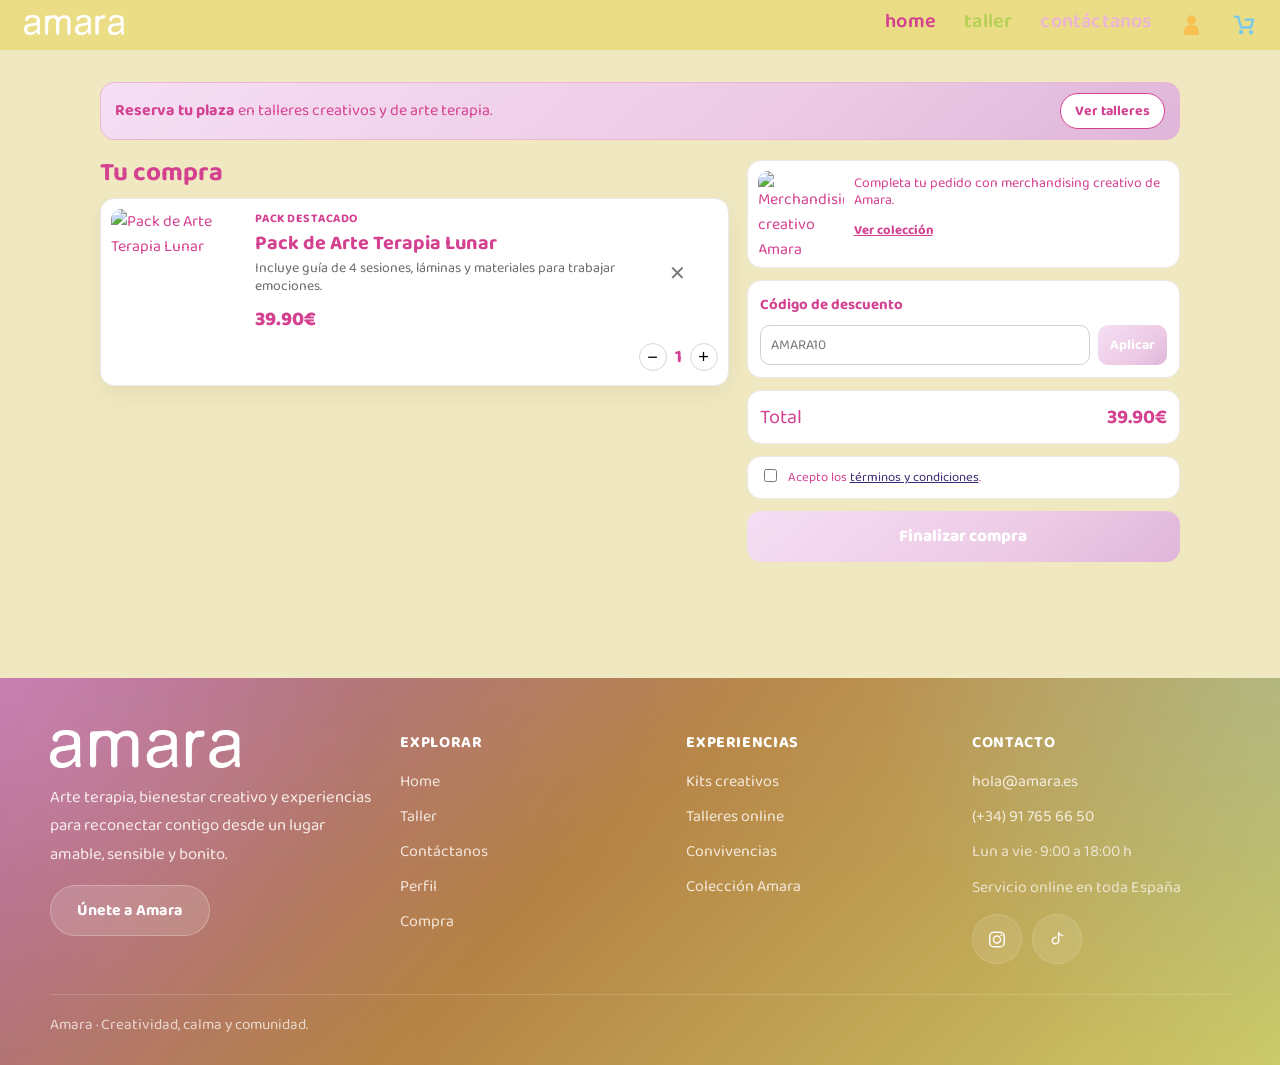
==== commit 09ca527c: "m" ====
--- a/compra.html
+++ b/compra.html
@@ -17,7 +17,7 @@
       <img src="img/logotipoblanco.png" alt="Amara">
     </div>
     <nav>
-      <a class="menu-link menu-link--home" href="home.html">home</a>
+      <a class="menu-link menu-link--home" href="index.html">home</a>
       <a class="menu-link menu-link--taller" href="taller.html">taller</a>
       <a class="menu-link menu-link--contacto" href="contacto.html">contáctanos</a>
       <a class="icon" href="perfil.html" aria-label="Perfil"><img src="img/iconos/perfil.png" alt="Perfil"></a>
@@ -83,42 +83,7 @@
       </aside>
     </section>
 
-    <section class="extras" id="extras" aria-label="Productos recomendados">
-      <h2>Añade algo más</h2>
-      <div class="extras-grid">
-        <article class="extra-card">
-          <img src="img/carruasel/3.jpg" alt="Taller online de collage emocional">
-          <h3>Taller online de collage emocional</h3>
-          <p class="price">18.00€</p>
-          <p class="muted">Sesión en directo + plantilla descargable.</p>
-          <button type="button">Añadir</button>
-        </article>
-
-        <article class="extra-card">
-          <img src="img/carruasel/5.jpg" alt="Mini pack journaling terapéutico">
-          <h3>Mini pack journaling terapéutico</h3>
-          <p class="price">12.90€</p>
-          <p class="muted">Cuaderno guiado + set de stickers.</p>
-          <button type="button">Añadir</button>
-        </article>
-
-        <article class="extra-card">
-          <img src="img/carruasel/17.jpg" alt="Totebag edición talleres Amara">
-          <h3>Totebag edición talleres Amara</h3>
-          <p class="price">9.50€</p>
-          <p class="muted">Merch oficial en algodón reciclado.</p>
-          <button type="button">Añadir</button>
-        </article>
-
-        <article class="extra-card">
-          <img src="img/carruasel/10.jpg" alt="Kit de acuarela mindfulness">
-          <h3>Kit de acuarela mindfulness</h3>
-          <p class="price">15.00€</p>
-          <p class="muted">Ideal para prácticas de calma y foco creativo.</p>
-          <button type="button">Añadir</button>
-        </article>
-      </div>
-    </section>
+    
   </main>
 
     
@@ -133,7 +98,7 @@
       <div class="site-footer__group">
         <p class="site-footer__title">Explorar</p>
         <nav class="site-footer__links" aria-label="Enlaces del sitio">
-          <a href="home.html">Home</a>
+          <a href="index.html">Home</a>
           <a href="taller.html">Taller</a>
           <a href="contacto.html">Contáctanos</a>
           <a href="perfil.html">Perfil</a>
--- a/css/compra.css
+++ b/css/compra.css
@@ -1,3 +1,5 @@
+@import url("https://fonts.googleapis.com/css2?family=Gochi+Hand&display=swap");
+
 :root {
  --amarillo-logo-amara: #ebdc86;
   --brand-rosa-claro: #ecb5d4;
@@ -9,6 +11,7 @@
   --brand-naranja: #f6a117;
   --brand-verde: #72b62b;
   --fondo-amarillo: #efe8c0;
+  --font-gochi: "Gochi Hand", cursive;
 }
 
 * {
@@ -25,7 +28,7 @@
 .compra-page {
   max-width: 1120px;
   margin: 0 auto;
-  padding: 18px 20px 44px;
+  padding: 82px 20px 44px;
 }
 
 .shipping-banner {
@@ -372,4 +375,4 @@
   .extras-grid {
     grid-template-columns: 1fr;
   }
-}+}
--- a/css/style.css
+++ b/css/style.css
@@ -1,4 +1,4 @@
-@import url("https://fonts.googleapis.com/css2?family=Baloo+2:wght@400;500;600;700&display=swap");
+@import url("https://fonts.googleapis.com/css2?family=Baloo+2:wght@400;500;600;700&family=Gochi+Hand&display=swap");
 
 :root {
   --amarillo-logo-amara: #ebdc86;
@@ -10,6 +10,7 @@
   --brand-celeste: #6baee0;
   --brand-naranja: #f6a117;
   --brand-verde: #72b62b;
+  --font-gochi: "Gochi Hand", cursive;
 }
 
 .topbar {
@@ -127,7 +128,7 @@
   background:
     radial-gradient(circle at top left, rgba(244, 168, 208, 0.32), transparent 28%),
     radial-gradient(circle at top right, rgba(129, 203, 209, 0.28), transparent 30%),
-    linear-gradient(135deg, #5f3d78 0%, #8a4e8c 45%, #d17d97 100%);
+    linear-gradient(135deg, #a75695 0%, #b58244 45%, #ccca67 100%);
 }
 
 .site-footer--flush {
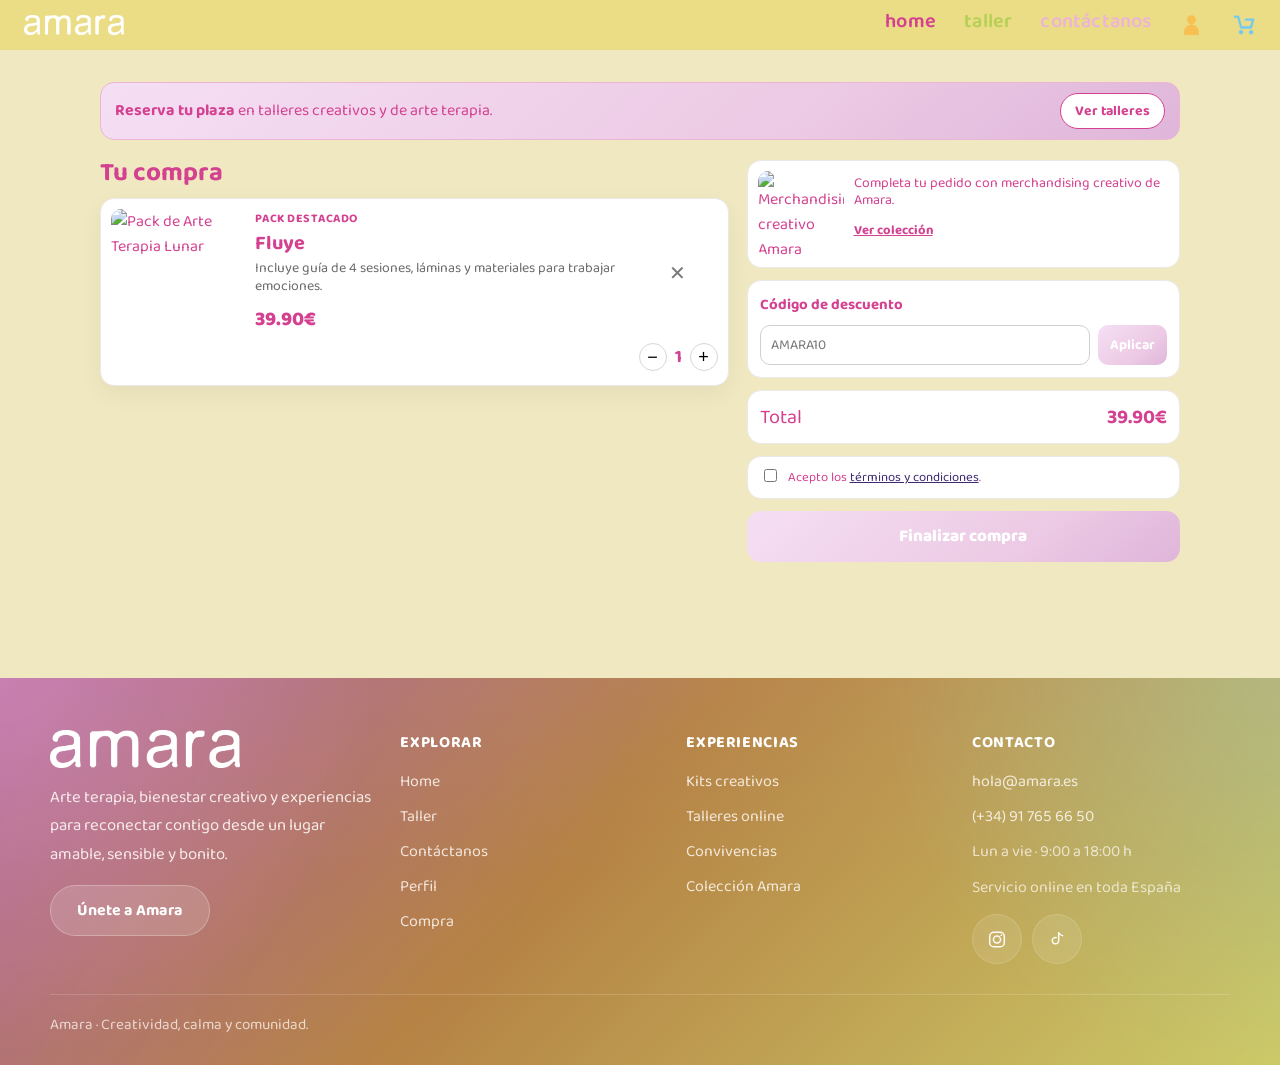
==== commit 95bc94d2: "a" ====
--- a/compra.html
+++ b/compra.html
@@ -36,10 +36,10 @@
         <h1>Tu compra</h1>
 
         <article class="cart-item">
-          <img src="img/carruasel/9.jpg" alt="Pack de Arte Terapia Lunar">
+          <img src="img/productos/fluye.png" alt="Pack de Arte Terapia Lunar">
           <div class="cart-item__info">
             <p class="tag">Pack destacado</p>
-            <h2>Pack de Arte Terapia Lunar</h2>
+            <h2>Fluye</h2>
             <p class="description">Incluye guía de 4 sesiones, láminas y materiales para trabajar emociones.</p>
             <p class="price">39.90€</p>
           </div>
@@ -54,7 +54,7 @@
 
       <aside class="checkout-panel">
         <article class="gift-card">
-          <img src="img/carruasel/14.jpg" alt="Merchandising creativo Amara">
+          <img src="img/productos/calma.png" alt="Merchandising creativo Amara">
           <div>
             <p>Completa tu pedido con merchandising creativo de Amara.</p>
             <a href="#extras">Ver colección</a>
